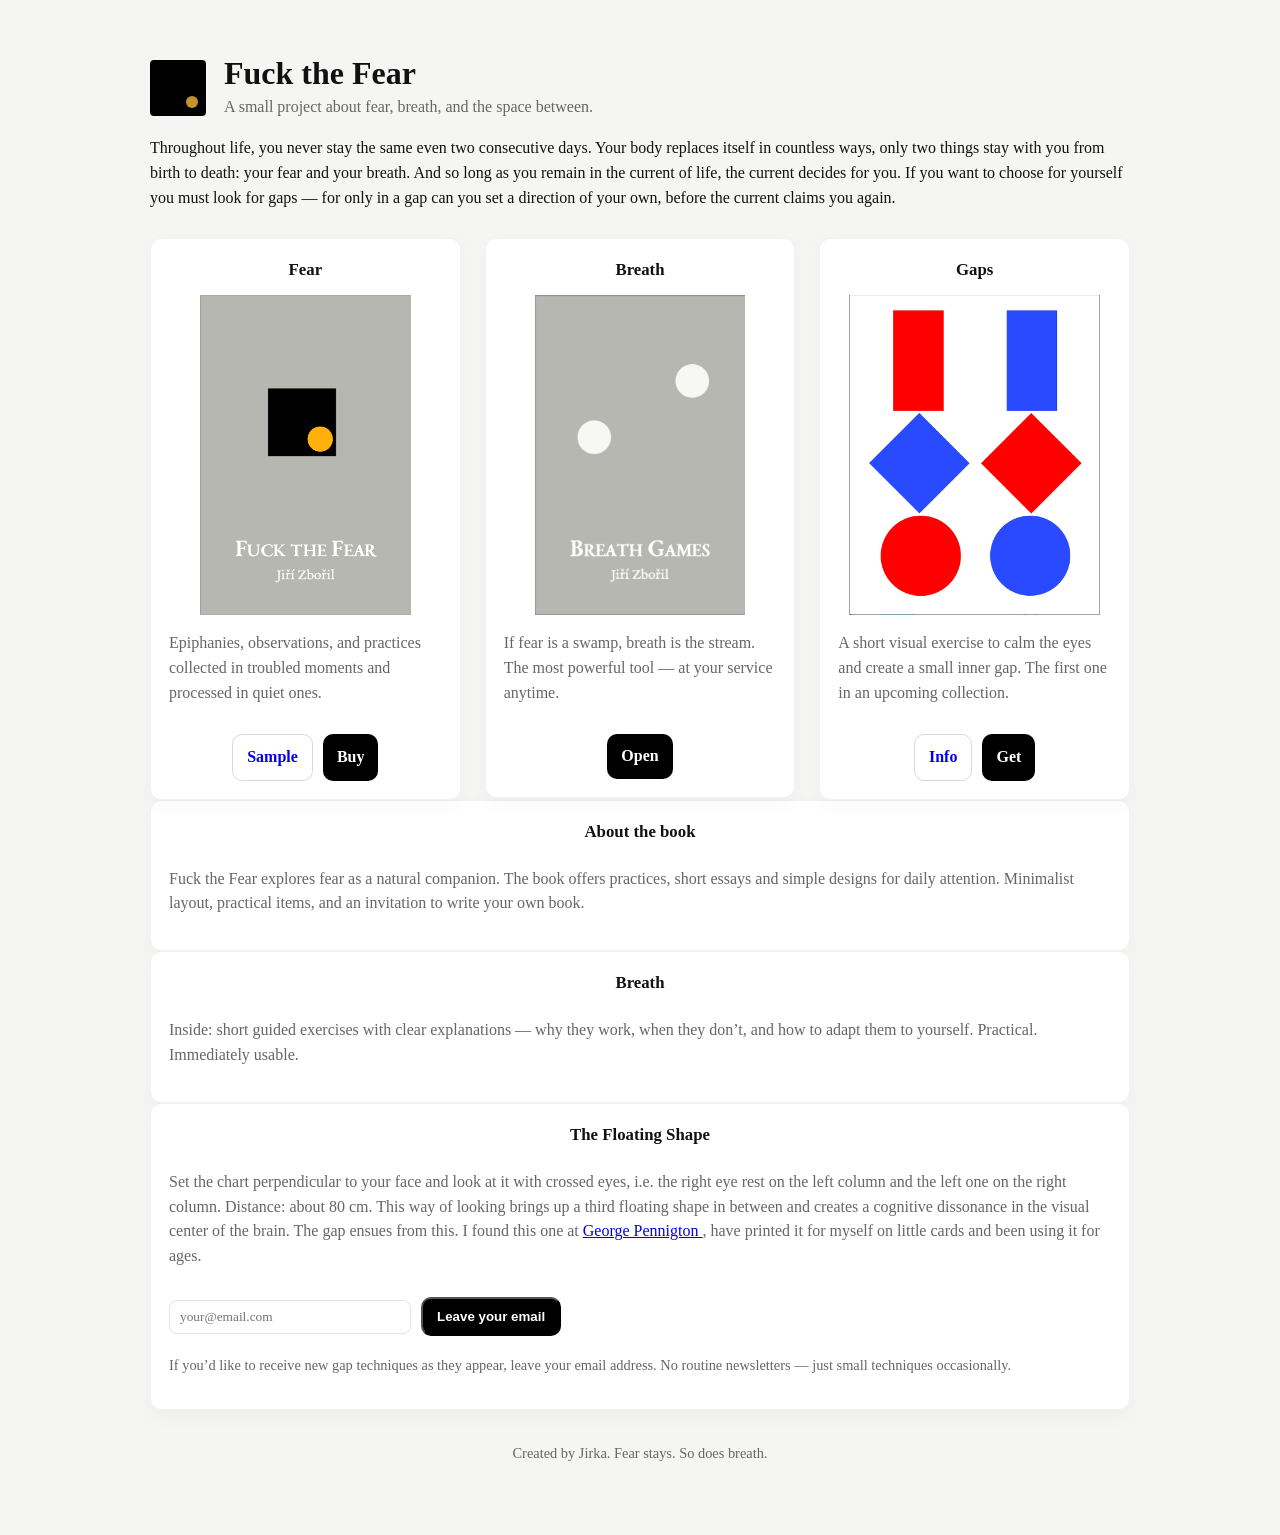
==== index.html @ eebe9594 "Initial commit — local FTF site & docs" ====
<!doctype html>
<html lang="en">

<head>
  <meta charset="utf-8" />
  <meta name="viewport" content="width=device-width,initial-scale=1" />
  <title>Fuck the Fear</title>
  <meta name="description" content="Fuck the Fear — book, breath practices, and small techniques for creating gaps." />

  <!-- clean external CSS -->
  <link rel="stylesheet" href="style.css" />


  <!-- clean external JS -->
  <script defer src="script.js"></script>
</head>

<body>
  <div class="wrap">

    <!-- HEADER -->
    <header>
      <div class="motif" aria-hidden="true"></div>
      <div>
        <h1>Fuck the Fear</h1>
        <p class="lead">A small project about fear, breath, and the space between.</p>
      </div>
    </header>

    <!-- INTRO -->
    <section class="intro-text">
      <p>
        Throughout life, you never stay the same even two consecutive days. Your body replaces itself in countless
        ways, only two things stay with you from birth to death: your fear and your breath. And so long as you
        remain in the current of life, the current decides for you. If you want to choose for yourself you must look for
        gaps — for only in a gap can you set a direction of your own, before the current claims you again.
      </p>
    </section>

    <!-- MAIN GRID -->
    <main class="grid-3" role="main">

      <!-- FEAR -->
      <section class="card" aria-labelledby="book-title">
        <h2 id="book-title" class="title">Fear</h2>

        <figure class="card-hero">
          <img src="assets/ftf-cover.png" alt="Cover: Fear">
        </figure>

        <div class="card-body">
          <p class="desc">Epiphanies, observations, and practices collected in troubled moments and processed in quiet
            ones.</p>
        </div>

        <div class="card-actions">
          <a class="btn btn-ghost" href="assets/sample.pdf" target="_blank">Sample</a>
          <a class="btn btn-primary" href="https://payhip.com/your-payhip-product" target="_blank"
            rel="noopener">Buy</a>
        </div>
      </section>

      <!-- BREATH -->
      <section class="card" aria-labelledby="breath-title">
        <h2 id="breath-title" class="title">Breath</h2>

        <figure class="card-hero">
          <img src="assets/breath-cover.png" alt="Cover: Breath">
        </figure>

        <div class="card-body">
          <p class="desc">If fear is a swamp, breath is the stream. The most powerful tool — at your service anytime.
          </p>
        </div>

        <div class="card-actions">
          <a class="btn btn-primary" href="assets/DechFinal.pdf" target="_blank">
            Open
          </a>


        </div>
      </section>

      <!-- GAPS -->
      <section class="card" aria-labelledby="gaps-title">
        <h2 id="gaps-title" class="title">Gaps</h2>

        <figure class="card-hero">
          <img src="assets/floating-shape.png" alt="Cover: The Floating Shape">
        </figure>

        <div class="card-body">
          <p class="desc">A short visual exercise to calm the eyes and create a small inner gap. The first one in an
            upcoming collection.</p>
        </div>

        <div class="card-actions">
          <a class="btn btn-outline" href="#tech1">Info</a>
          <a class="btn btn-solid" href="assets/floating-shape.png" target="_blank"
            download="Floating-Shape-highres.png">Get</a>
        </div>
      </section>

    </main>

    <!-- EXTRA SECTIONS -->
    <div class="extras">

      <section id="book-more" class="card">
        <h3 class="title">About the book</h3>
        <p class="desc">
          Fuck the Fear explores fear as a natural companion. The book offers practices, short essays and simple designs
          for daily attention. Minimalist layout, practical items, and an invitation to write your own book.
        </p>
      </section>

      <section id="breath-more" class="card">
        <h3 class="title">Breath</h3>
        <p class="desc">
          Inside: short guided exercises with clear explanations — why they work, when they don’t, and how to adapt them
          to yourself. Practical. Immediately usable.
        </p>
      </section>

      <section id="tech1" class="card">
        <h3 class="title">The Floating Shape</h3>
        <p class="desc">
          Set the chart perpendicular to your face and look at it with crossed eyes, i.e. the right eye rest on the left
          column and the left one on the right column. Distance: about 80 cm. This way of looking brings up a third floating shape in between and creates a cognitive
          dissonance in the visual center of the brain. The gap ensues from this.
          I found this one at
          <a href="https://pennington-training.com/2-uncategorised/95-maretials-on-the-tables-of-chartres."
            target="_blank" rel="noopener">
            George Pennigton
          </a>, have printed it for myself on little cards and been using it for ages.
        </p>
        <!-- EMAIL FORM — MAILTO fallback (simple) -->
        <form id="email-form-mailto" class="email-form">
          <label for="email-input" class="visually-hidden">Your email</label>
          <input id="email-input" name="email" type="email" placeholder="your@email.com" required
            autocomplete="email" />
          <button type="submit" class="btn btn-primary">Leave your email</button>
          <p class="email-hint">If you’d like to receive new gap techniques as they appear, leave your email address. No
            routine newsletters — just small techniques occasionally.</p>
        </form>

      </section>

    </div>

    <!-- FOOTER -->
    <footer class="footer-small">
      <p>Created by Jirka. Fear stays. So does breath.</p>
    </footer>

  </div>
</body>

</html>
---- style.css ----
/* =========================================
   Fuck the Fear — CLEAN BASE STYLESHEET
========================================= */

/* VARIABLES */
:root {
  --bg: #F5F5F3;
  --text: #111;
  --muted: #666;
  --accent: #C3922E;
  --black: #000;
  --container: 980px;
  --card-hero-h: 320px;
}

/* RESET */
html, body {
  margin: 0;
  padding: 0;
  background: var(--bg);
  color: var(--text);
  font-family: "Garamond", Georgia, serif;
  line-height: 1.55;
}

/* LAYOUT */
.wrap {
  max-width: var(--container);
  margin: 28px auto;
  padding: 28px;
}

main.grid-3 {
  margin-top: 28px;
}

@media (min-width: 820px) {
  main.grid-3 {
    display: grid;
    grid-template-columns: repeat(3, minmax(300px, 1fr));
    gap: 24px;
    align-items: start;
  }
}

/* HEADER */
.motif {
  width: 56px;
  height: 56px;
  background: var(--black);
  position: relative;
  border-radius: 4px;
}

header {
  display: flex;
  align-items: center;   /* vertikálně zarovná logo a text */
  gap: 18px;
  margin-bottom: 16px;   /* jemný spodní odstup */
}

header h1 {
  margin: 0;             /* odstraníme defaultní horní margin */
  line-height: 1.1;      /* opticky stejná výška jako původně */
}

header .lead {
  margin: 4px 0 0 0;     /* jemný odstup od titulku dolů */
  font-size: 1.0rem;
  color: var(--muted);
}

.motif::after {
  content: "";
  width: 12px;
  height: 12px;
  background: var(--accent);
  position: absolute;
  right: 8px;
  bottom: 8px;
  border-radius: 50%;
}

/* CARDS */
.card {
  background: #fff;
  border-radius: 12px;
  padding: 18px;
  border: 1px solid rgba(0,0,0,0.05);
  box-shadow: 0 6px 20px rgba(0,0,0,0.03);
  display: flex;
  flex-direction: column;
}

.card-body {
  flex: 1 1 auto;
  margin-bottom: 12px;
}

/* HERO */
figure.card-hero {
  height: var(--card-hero-h);
  min-height: var(--card-hero-h);
  flex: 0 0 var(--card-hero-h);
  margin: 6px 0 0 0;
  overflow: hidden;
  display: flex;
  align-items: center;
  justify-content: center;
}
figure.card-hero img {
  height: 100%;
  width: auto;
  object-fit: contain;
  display: block;
}

/* TITLES */
.title {
  text-align: center;
  margin: 0 0 6px;
  font-size: 1.05rem;
  font-weight: 600;
}

.desc {
  color: var(--muted);
}

/* ACTIONS */
.card-actions {
  display: flex;
  gap: 10px;
  justify-content: center;
}

/* BUTTONS */
.btn {
  display: inline-flex;
  align-items: center;
  justify-content: center;
  padding: 10px 14px;
  border-radius: 10px;
  font-weight: 600;
  text-decoration: none;
}
.btn-primary { background: var(--black); color: #fff; }
.btn-ghost { border: 1px solid rgba(0,0,0,0.15); }
.btn-solid { background: var(--black); color:#fff; }
.btn-outline { border: 1px solid rgba(0,0,0,0.15); }

/* FOOTER */
.footer-small {
  text-align: center;
  margin-top: 32px;
  color: var(--muted);
  font-size: 0.9rem;
}
.email-form {
  display:flex;
  gap:10px;
  align-items:center;
  margin-top:12px;
  flex-wrap:wrap;
}
.email-form input[type="email"]{
  padding:8px 10px;
  border-radius:8px;
  border:1px solid rgba(0,0,0,0.10);
  min-width:220px;
  font-family: inherit;
}
.email-form .email-hint{
  width:100%;
  color:var(--muted);
  font-size:0.9rem;
  margin-top:8px;
}
.visually-hidden { position:absolute!important; height:1px; width:1px; overflow:hidden; clip:rect(1px,1px,1px,1px); white-space:nowrap; }
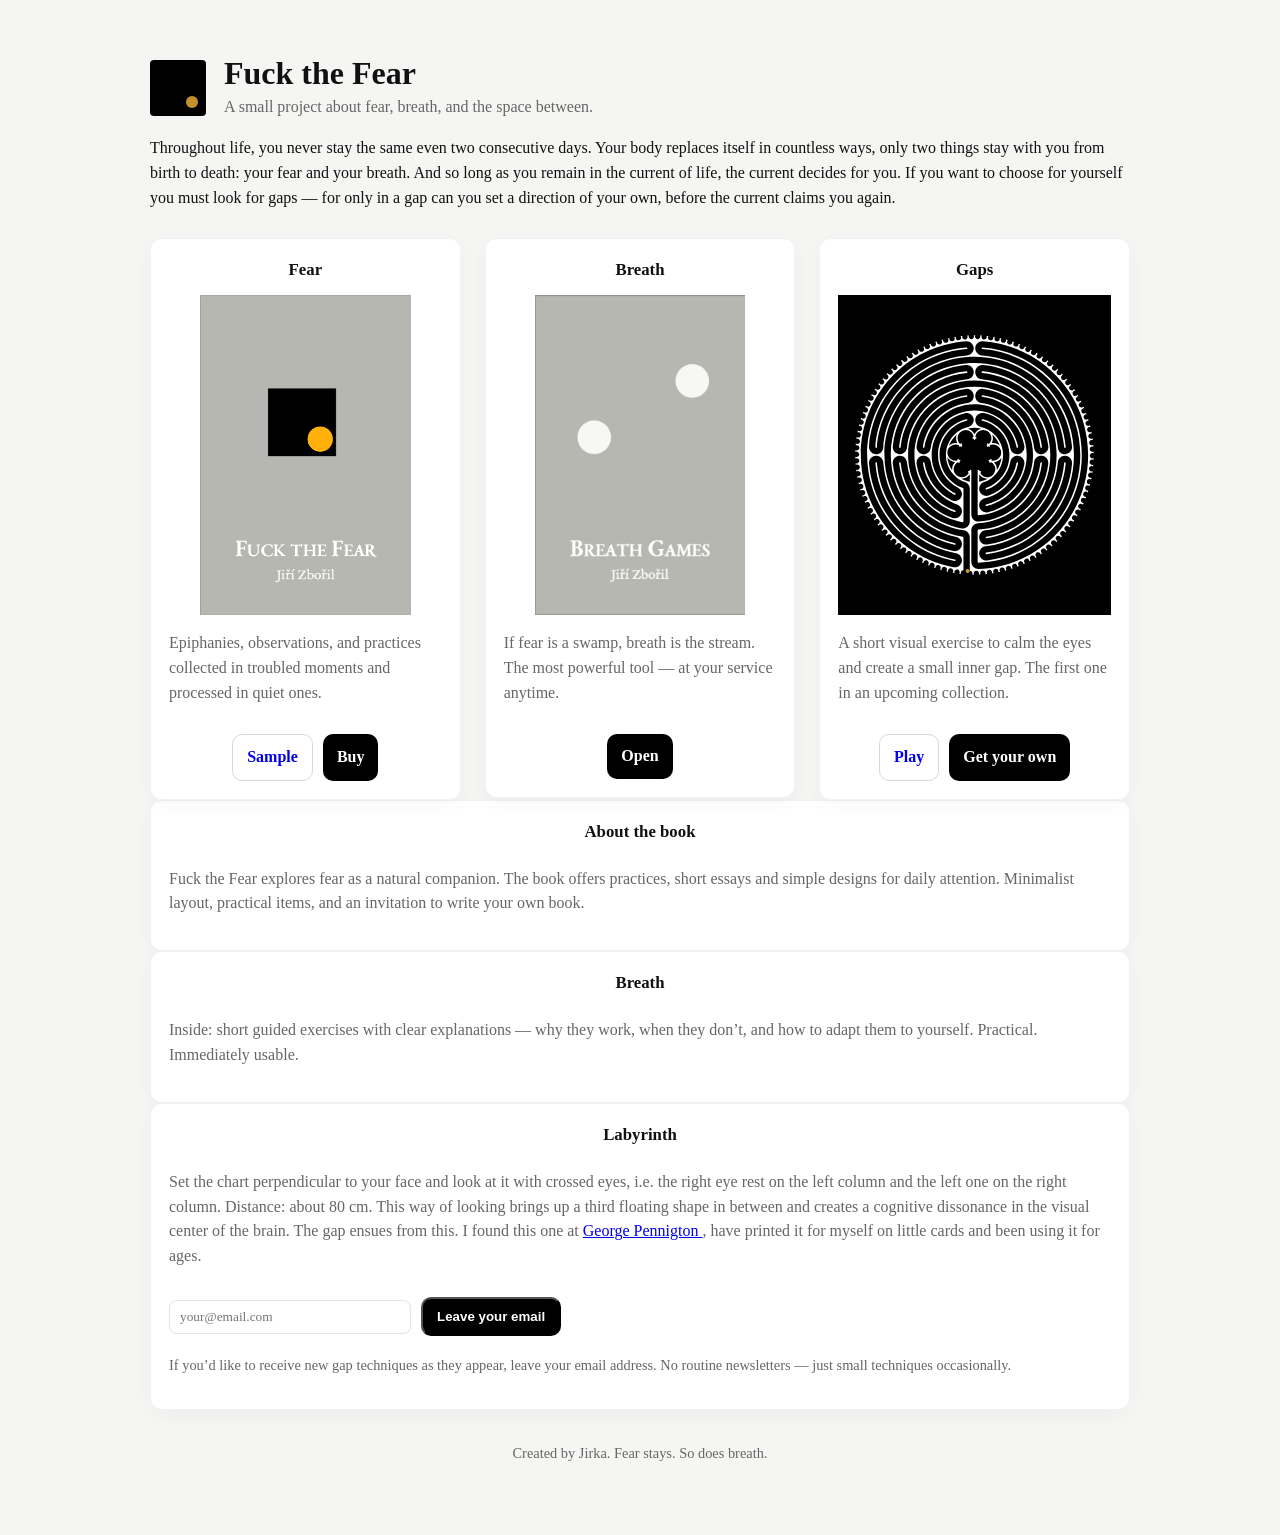
==== commit cf92c06c: "free labyrint on homepage" ====
--- a/index.html
+++ b/index.html
@@ -55,7 +55,7 @@
 
         <div class="card-actions">
           <a class="btn btn-ghost" href="assets/sample.pdf" target="_blank">Sample</a>
-          <a class="btn btn-primary" href="https://payhip.com/your-payhip-product" target="_blank"
+          <a class="btn btn-primary" href="https://shop.fuckthefear.net" target="_blank"
             rel="noopener">Buy</a>
         </div>
       </section>
@@ -87,7 +87,7 @@
         <h2 id="gaps-title" class="title">Gaps</h2>
 
         <figure class="card-hero">
-          <img src="assets/floating-shape.png" alt="Cover: The Floating Shape">
+          <iframe src="store/labyrinth/free/" class="gaps-frame"></iframe>
         </figure>
 
         <div class="card-body">
@@ -96,9 +96,8 @@
         </div>
 
         <div class="card-actions">
-          <a class="btn btn-outline" href="#tech1">Info</a>
-          <a class="btn btn-solid" href="assets/floating-shape.png" target="_blank"
-            download="Floating-Shape-highres.png">Get</a>
+            <a class="btn btn-outline" href="#" onclick="startLabyrinth()">Play</a>
+            <a class="btn btn-solid" href="/store/labyrinth/">Get your own</a>
         </div>
       </section>
 
@@ -124,7 +123,7 @@
       </section>
 
       <section id="tech1" class="card">
-        <h3 class="title">The Floating Shape</h3>
+        <h3 class="title">Labyrinth</h3>
         <p class="desc">
           Set the chart perpendicular to your face and look at it with crossed eyes, i.e. the right eye rest on the left
           column and the left one on the right column. Distance: about 80 cm. This way of looking brings up a third floating shape in between and creates a cognitive
@@ -136,13 +135,27 @@
           </a>, have printed it for myself on little cards and been using it for ages.
         </p>
         <!-- EMAIL FORM — MAILTO fallback (simple) -->
-        <form id="email-form-mailto" class="email-form">
+        <form action="https://formspree.io/f/mzdddljb" method="POST" class="email-form">
+          <input type="hidden" name="_language" value="en">
+          <input type="hidden" name="_redirect" value="https://fuckthefear.net/">
+
           <label for="email-input" class="visually-hidden">Your email</label>
-          <input id="email-input" name="email" type="email" placeholder="your@email.com" required
-            autocomplete="email" />
-          <button type="submit" class="btn btn-primary">Leave your email</button>
-          <p class="email-hint">If you’d like to receive new gap techniques as they appear, leave your email address. No
-            routine newsletters — just small techniques occasionally.</p>
+          <input 
+            id="email-input" 
+            name="email" 
+            type="email" 
+            placeholder="your@email.com" 
+            required 
+            autocomplete="email" 
+          />
+          <button type="submit" class="btn btn-primary">
+            Leave your email
+          </button>
+
+          <p class="email-hint">
+            If you’d like to receive new gap techniques as they appear, leave your email address.
+            No routine newsletters — just small techniques occasionally.
+          </p>
         </form>
 
       </section>
--- a/style.css
+++ b/style.css
@@ -97,6 +97,7 @@
   margin-bottom: 12px;
 }
 
+
 /* HERO */
 figure.card-hero {
   height: var(--card-hero-h);
@@ -114,6 +115,19 @@
   object-fit: contain;
   display: block;
 }
+
+.card-hero:has(.gaps-frame) {
+  padding: 0;
+  display: block;
+}
+
+.gaps-frame {
+  width: 100%;
+  height: 100%;
+  border: none;
+  display: block;
+}
+
 
 /* TITLES */
 .title {
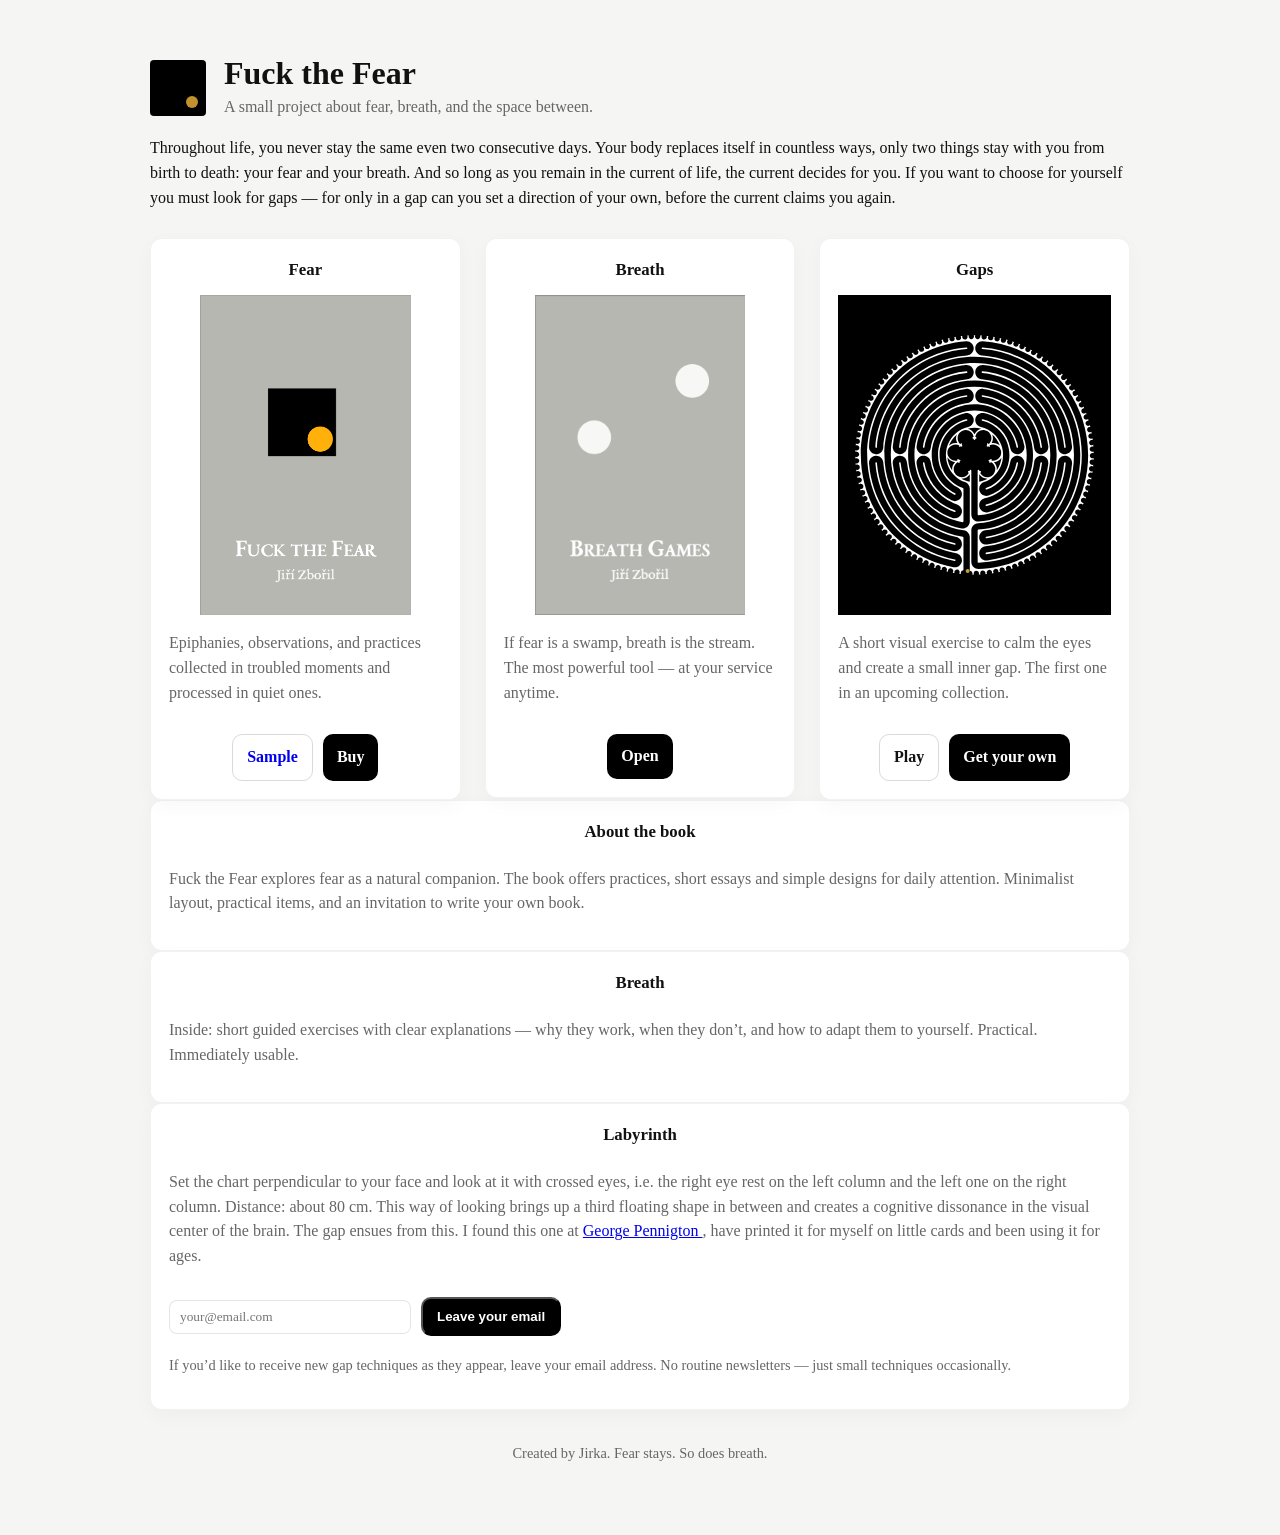
==== commit 8a88277f: "fix mobile jumps" ====
--- a/index.html
+++ b/index.html
@@ -96,7 +96,7 @@
         </div>
 
         <div class="card-actions">
-            <a class="btn btn-outline" href="#" onclick="startLabyrinth()">Play</a>
+            <a class="btn btn-outline" onclick="startLabyrinth()">Play</a>
             <a class="btn btn-solid" href="/store/labyrinth/">Get your own</a>
         </div>
       </section>
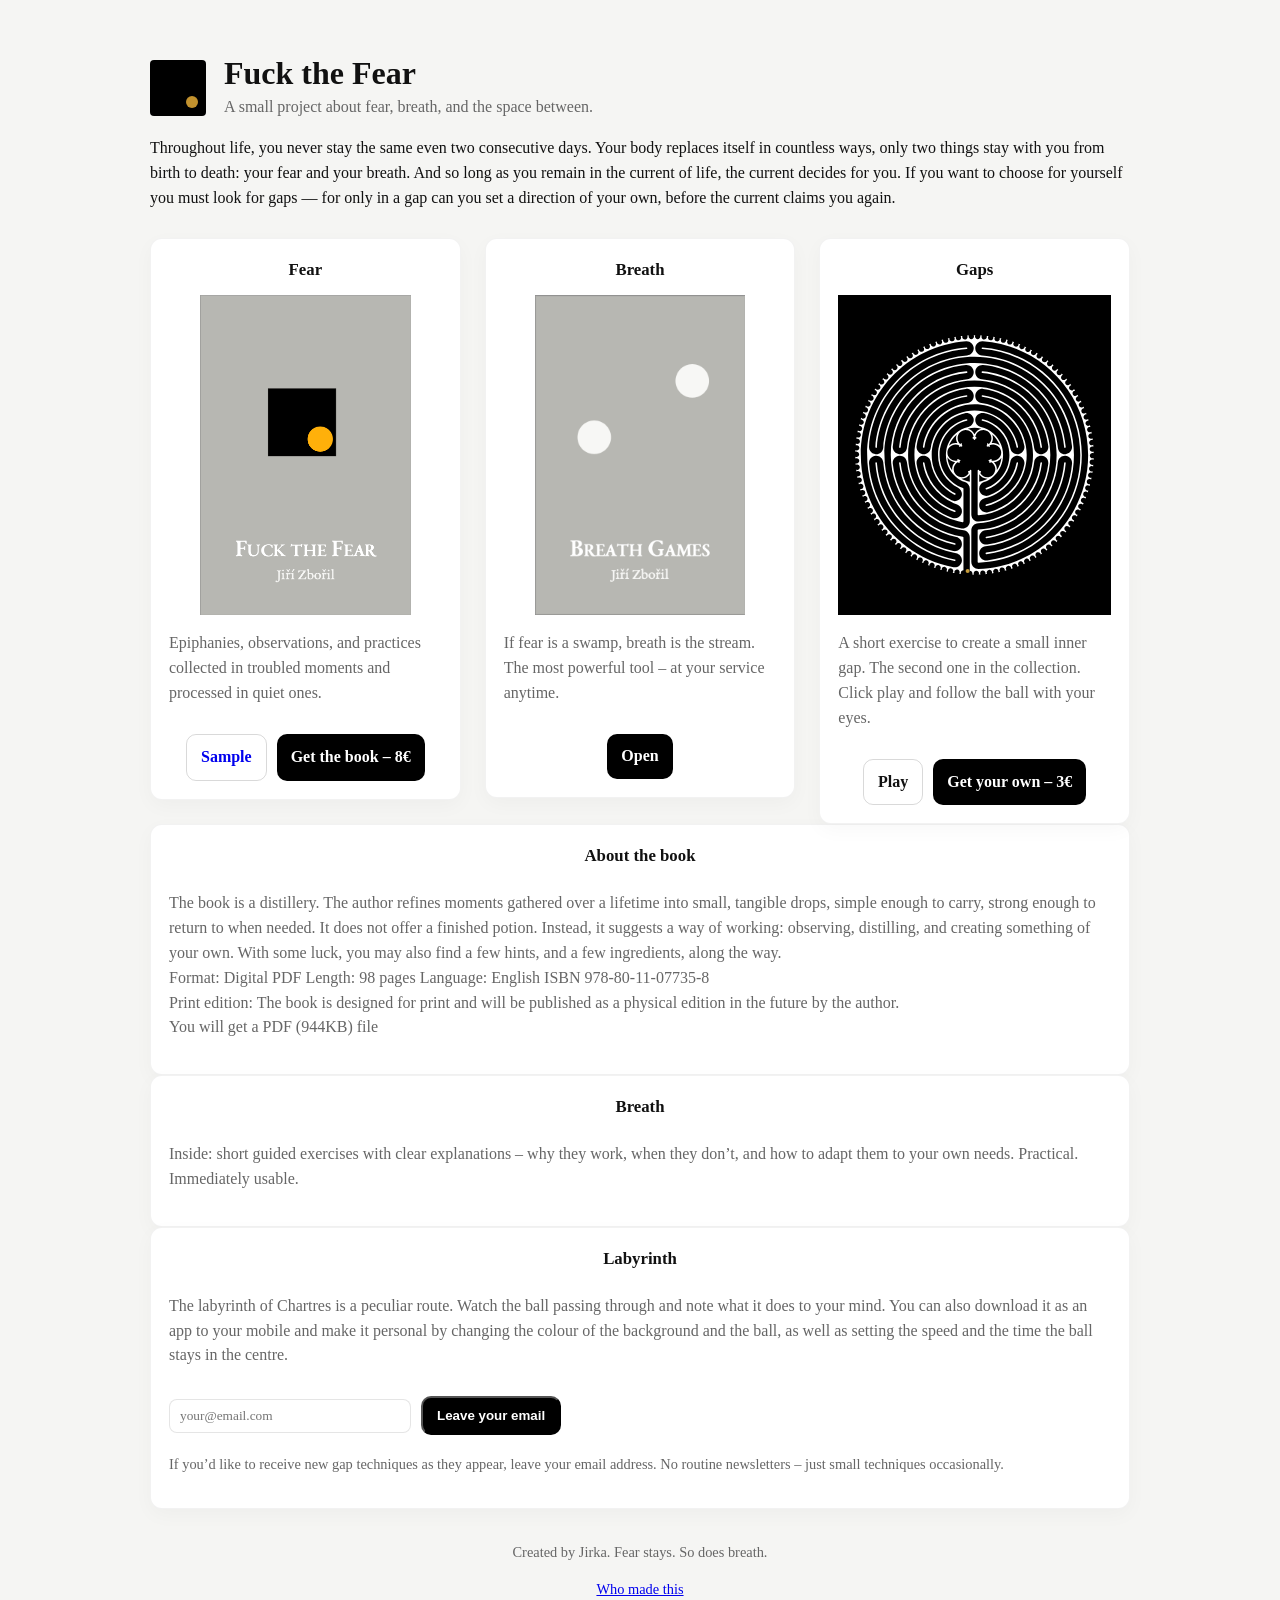
==== commit 194bbad2: "Text edits and About" ====
--- a/index.html
+++ b/index.html
@@ -55,8 +55,8 @@
 
         <div class="card-actions">
           <a class="btn btn-ghost" href="assets/sample.pdf" target="_blank">Sample</a>
-          <a class="btn btn-primary" href="https://shop.fuckthefear.net" target="_blank"
-            rel="noopener">Buy</a>
+          <a class="btn btn-primary" href="https://buy.stripe.com/test_8x2aEX64O5fg9uTa0Q9sk00" target="_blank"
+            rel="noopener">Get the book – 8€</a>
         </div>
       </section>
 
@@ -69,7 +69,7 @@
         </figure>
 
         <div class="card-body">
-          <p class="desc">If fear is a swamp, breath is the stream. The most powerful tool — at your service anytime.
+          <p class="desc">If fear is a swamp, breath is the stream. The most powerful tool – at your service anytime.
           </p>
         </div>
 
@@ -91,13 +91,12 @@
         </figure>
 
         <div class="card-body">
-          <p class="desc">A short visual exercise to calm the eyes and create a small inner gap. The first one in an
-            upcoming collection.</p>
+          <p class="desc">A short exercise to create a small inner gap. The second one in the collection. Click play and follow the ball with your eyes. </p>
         </div>
 
         <div class="card-actions">
             <a class="btn btn-outline" onclick="startLabyrinth()">Play</a>
-            <a class="btn btn-solid" href="/store/labyrinth/">Get your own</a>
+            <a class="btn btn-solid" href="https://buy.stripe.com/test_3cI28r2SC8rs6iHdd29sk01">Get your own – 3€</a>
         </div>
       </section>
 
@@ -109,30 +108,21 @@
       <section id="book-more" class="card">
         <h3 class="title">About the book</h3>
         <p class="desc">
-          Fuck the Fear explores fear as a natural companion. The book offers practices, short essays and simple designs
-          for daily attention. Minimalist layout, practical items, and an invitation to write your own book.
+         The book is a distillery. The author refines moments gathered over a lifetime into small, tangible drops, simple enough to carry, strong enough to return to when needed. It does not offer a finished potion. Instead, it suggests a way of working: observing, distilling, and creating something of your own. With some luck, you may also find a few hints, and a few ingredients, along the way. <br>Format: Digital PDF Length: 98 pages  Language: English ISBN 978-80-11-07735-8 <br>Print edition: The book is designed for print and will be published as a physical edition in the future by the author. <br>You will get a PDF (944KB) file
         </p>
       </section>
 
       <section id="breath-more" class="card">
         <h3 class="title">Breath</h3>
         <p class="desc">
-          Inside: short guided exercises with clear explanations — why they work, when they don’t, and how to adapt them
-          to yourself. Practical. Immediately usable.
+          Inside: short guided exercises with clear explanations – why they work, when they don’t, and how to adapt them to your own needs. Practical. Immediately usable.
         </p>
       </section>
 
       <section id="tech1" class="card">
         <h3 class="title">Labyrinth</h3>
         <p class="desc">
-          Set the chart perpendicular to your face and look at it with crossed eyes, i.e. the right eye rest on the left
-          column and the left one on the right column. Distance: about 80 cm. This way of looking brings up a third floating shape in between and creates a cognitive
-          dissonance in the visual center of the brain. The gap ensues from this.
-          I found this one at
-          <a href="https://pennington-training.com/2-uncategorised/95-maretials-on-the-tables-of-chartres."
-            target="_blank" rel="noopener">
-            George Pennigton
-          </a>, have printed it for myself on little cards and been using it for ages.
+          The labyrinth of Chartres is a peculiar route. Watch the ball passing through and note what it does to your mind. You can also download it as an app to your mobile and make it personal by changing the colour of the background and the ball, as well as setting the speed and the time the ball stays in the centre.
         </p>
         <!-- EMAIL FORM — MAILTO fallback (simple) -->
         <form action="https://formspree.io/f/mzdddljb" method="POST" class="email-form">
@@ -154,7 +144,7 @@
 
           <p class="email-hint">
             If you’d like to receive new gap techniques as they appear, leave your email address.
-            No routine newsletters — just small techniques occasionally.
+            No routine newsletters – just small techniques occasionally.
           </p>
         </form>
 
@@ -165,6 +155,7 @@
     <!-- FOOTER -->
     <footer class="footer-small">
       <p>Created by Jirka. Fear stays. So does breath.</p>
+      <a href="/about/">Who made this</a>
     </footer>
 
   </div>
